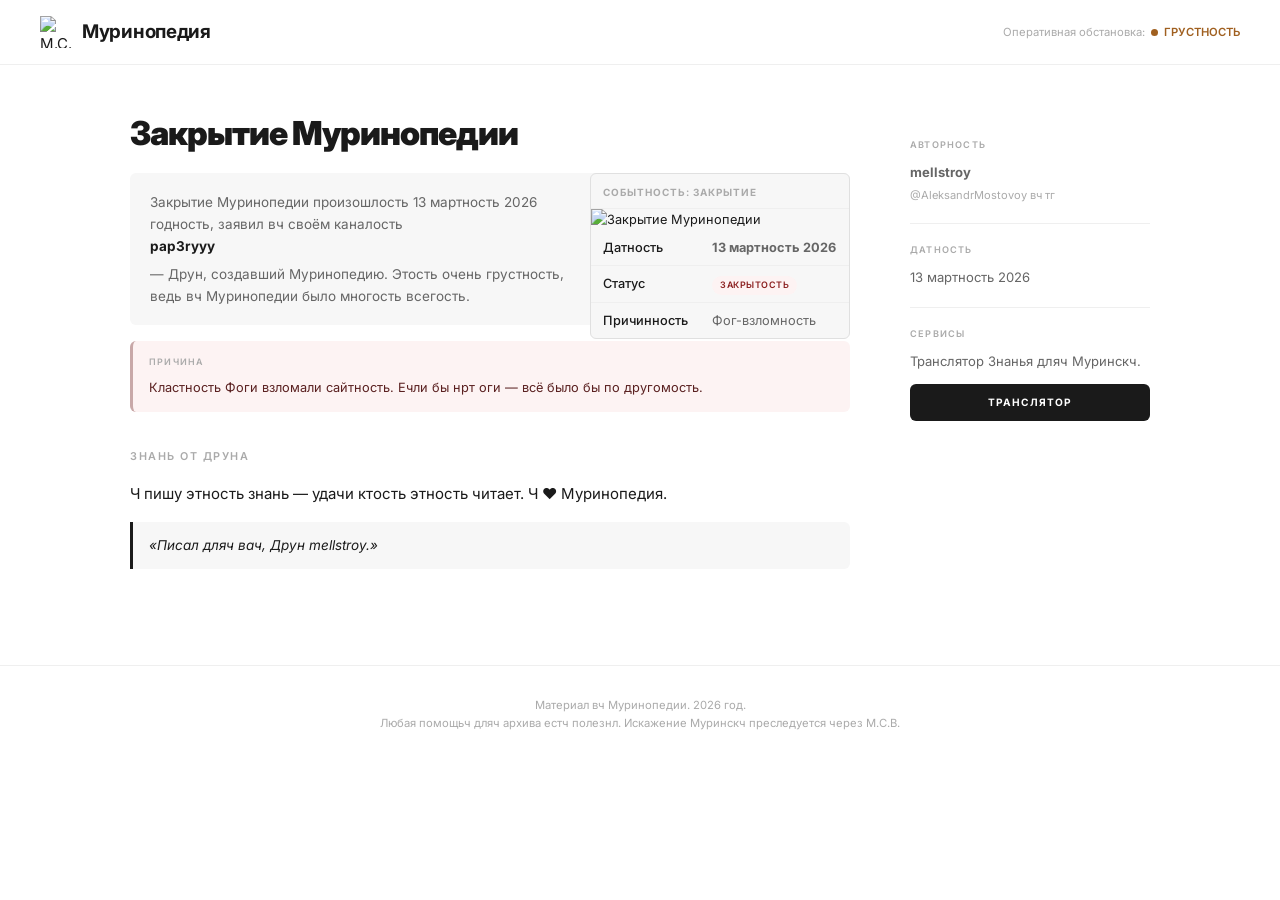
==== custom_znan/Zakritiye.html @ 4440da2e "Add files via upload" ====
<!DOCTYPE html>
<html lang="ru">
<link rel="icon" type="image/png" href="../asset/logo.ico">
<head>
    <meta charset="UTF-8">
    <meta name="viewport" content="width=device-width, initial-scale=1.0">
    <title>Закрытие Муринопедии — Муринопедия</title>
<link rel="stylesheet" href="../murinopedia.css">
</head>
<body>

<header>
    <div class="logo-area">
        <img src="asset/logo.png" alt="М.С.В." class="logo-img">
        <a href="index.html" class="logo-text">Муринопедия</a>
    </div>
    <div class="status-bar">
        Оперативная обстановка:
        <span class="status-dot warn"></span>
        <span class="status-label warn">ГРУСТНОСТЬ</span>
    </div>
</header>

<div class="container">
    <main>
        <h1>Закрытие Муринопедии</h1>

        <div class="wiki-infobox">
            <div class="wiki-infobox-title">Событность: Закрытие</div>
            <img src="https://storage.tally.so/private/IMG_20260313_201726_860.jpg?id=MMdgyp" alt="Закрытие Муринопедии">
            <table class="wiki-table">
                <tr><td>Датность</td><td><b>13 мартность 2026</b></td></tr>
                <tr><td>Статус</td><td><span class="badge bad">Закрытость</span></td></tr>
                <tr><td>Причинность</td><td>Фог-взломность</td></tr>
            </table>
        </div>

        <div class="welcome-box">
            Закрытие Муринопедии произошлость 13 мартность 2026 годность, заявил вч своём каналость <b>pap3ryyy</b> — Друн, создавший Муринопедию. Этость очень грустность, ведь вч Муринопедии было многость всегость.
        </div>

        <div class="warning-box">
            <b>Причина</b>
            Кластность Фоги взломали сайтность. Ечли бы нрт оги — всё было бы по другомость.
        </div>

        <h2>Знань от Друна</h2>
        <p>Ч пишу этность знань — удачи ктость этность читает. Ч ❤ Муринопедия.</p>

        <div class="highlight-box">
            <i>«Писал дляч вач, Друн mellstroy.»</i>
        </div>
    </main>

    <aside>
        <div class="infobox">
            <h4>Авторность</h4>
            <p><b>mellstroy</b><br>
            <span class="faint">@AleksandrMostovoy вч тг</span></p>
        </div>
        <div class="infobox">
            <h4>Датность</h4>
            <p>13 мартность 2026</p>
        </div>
        <div class="infobox">
            <h4>Сервисы</h4>
            <p>Транслятор Знанья дляч Муринскч.</p>
            <a href="translator.html" class="btn-translate">Транслятор</a>
        </div>
    </aside>
</div>

<footer>
    Материал вч Муринопедии. 2026 год.<br>
    Любая помощьч дляч архива естч полезнл. Искажение Муринскч преследуется через М.С.В.
</footer>

</body>
</html>
---- murinopedia.css ----
@import url('https://fonts.googleapis.com/css2?family=Inter:wght@400;500;600;700;900&display=swap');

:root {
    --font-main: 'Inter', sans-serif;

    --color-bg:        #ffffff;
    --color-surface:   #f7f7f7;
    --color-border:    #efefef;
    --color-border-md: #e0e0e0;

    --color-text:      #1a1a1a;
    --color-muted:     #666666;
    --color-faint:     #aaaaaa;

    --color-accent:    #1a1a1a;       
    --color-link:      #1a1a1a;

    --color-danger-bg: #fdf3f3;
    --color-danger-border: #c8a8a8;
    --color-danger-text:   #5a2020;
    --color-danger-label:  #aaaaaa;

    --color-ok:        #3a7a3a;       
    --color-warn:      #a06020;
    --color-bad:       #8b2020;

    --radius:    6px;
    --radius-lg: 10px;

    --gap:    20px;
    --gap-lg: 40px;
    --gap-xl: 60px;

    --container-width: 1100px;
    --sidebar-ratio: 3fr 1fr;
}

*, *::before, *::after { box-sizing: border-box; margin: 0; padding: 0; }

body {
    font-family: var(--font-main);
    background: var(--color-bg);
    color: var(--color-text);
    line-height: 1.65;
    font-size: 15px;
}

a {
    color: var(--color-link);
    text-decoration: none;
}
a:hover { text-decoration: underline; }

img { max-width: 100%; display: block; }

p { margin-bottom: 0.8em; }
p:last-child { margin-bottom: 0; }

header {
    padding: 16px 40px;
    display: flex;
    align-items: center;
    justify-content: space-between;
    border-bottom: 1px solid var(--color-border);
    background: var(--color-bg);
    position: sticky;
    top: 0;
    z-index: 100;
}

.logo-area { display: flex; align-items: center; gap: 10px; }
.logo-img   { width: 32px; height: 32px; object-fit: contain; }
.logo-text  {
    font-size: 1.25em;
    font-weight: 700;
    letter-spacing: -0.3px;
    color: var(--color-text);
    text-decoration: none;
}
.logo-text:hover { text-decoration: none; }

.status-bar {
    display: flex;
    align-items: center;
    gap: 6px;
    font-size: 0.75em;
    color: var(--color-faint);
}
.status-dot {
    width: 7px; height: 7px;
    border-radius: 50%;
    display: inline-block;
    flex-shrink: 0;
}
.status-dot.ok   { background: var(--color-ok); }
.status-dot.warn { background: var(--color-warn); }
.status-dot.bad  { background: var(--color-bad); }

.status-label.ok   { color: var(--color-ok);   font-weight: 600; }
.status-label.warn { color: var(--color-warn);  font-weight: 600; }
.status-label.bad  { color: var(--color-bad);   font-weight: 600; }

.header-nav { display: flex; gap: 24px; align-items: center; }
.header-nav a { font-size: 0.85em; font-weight: 500; color: var(--color-muted); }
.header-nav a:hover { color: var(--color-text); text-decoration: none; }
.header-nav a.active { color: var(--color-text); font-weight: 700; }

.container {
    max-width: var(--container-width);
    margin: 50px auto;
    padding: 0 40px;
    display: grid;
    grid-template-columns: var(--sidebar-ratio);
    gap: var(--gap-xl);
}

.container.full { grid-template-columns: 1fr; }

.container.narrow { max-width: 720px; grid-template-columns: 1fr; }

h1 {
    font-size: 2.2em;
    font-weight: 900;
    letter-spacing: -1px;
    line-height: 1.15;
    margin-bottom: 20px;
}

h2 {
    font-size: 0.72em;
    font-weight: 600;
    text-transform: uppercase;
    letter-spacing: 1.5px;
    color: var(--color-faint);
    margin-top: 36px;
    margin-bottom: 16px;
}

h3 {
    font-size: 1em;
    font-weight: 700;
    margin-bottom: 6px;
}

h4 {
    font-size: 0.7em;
    font-weight: 600;
    text-transform: uppercase;
    letter-spacing: 1.2px;
    color: var(--color-faint);
    margin-bottom: 10px;
}

.lead {
    font-size: 1.1em;
    color: var(--color-muted);
    margin-bottom: 24px;
}

.muted { color: var(--color-muted); }
.faint  { color: var(--color-faint); font-size: 0.85em; }
.bold   { font-weight: 700; }

.welcome-box {
    background: var(--color-surface);
    border-radius: var(--radius);
    padding: 18px 20px;
    font-size: 0.9em;
    color: var(--color-muted);
    margin-bottom: 16px;
}
.welcome-box b { color: var(--color-text); display: block; margin-bottom: 5px; }

.infobox {
    padding: 18px 0;
    border-bottom: 1px solid var(--color-border);
    font-size: 0.87em;
    color: var(--color-muted);
}
.infobox:last-child { border-bottom: none; }

.card {
    border: 1px solid var(--color-border-md);
    border-radius: var(--radius);
    padding: 18px 20px;
    margin-bottom: var(--gap);
}

.wiki-infobox {
    float: right;
    clear: right;
    margin: 0 0 20px 24px;
    width: 260px;
    border: 1px solid var(--color-border-md);
    border-radius: var(--radius);
    background: var(--color-surface);
    font-size: 0.85em;
    overflow: hidden;
}
.wiki-infobox img {
    width: 100%;
    display: block;
}
.wiki-infobox-title {
    font-weight: 700;
    font-size: 0.78em;
    text-transform: uppercase;
    letter-spacing: 1px;
    color: var(--color-faint);
    padding: 10px 12px 8px;
    border-bottom: 1px solid var(--color-border);
}
.wiki-infobox-caption {
    font-size: 0.82em;
    color: var(--color-faint);
    padding: 8px 12px;
    text-align: center;
    border-bottom: 1px solid var(--color-border);
}
.wiki-infobox .wiki-table {
    margin: 0;
    font-size: 1em;
}
.wiki-infobox .wiki-table td {
    padding: 7px 12px;
}
.clearfix::after { content: ""; display: table; clear: both; }

.highlight-box {
    border-left: 3px solid var(--color-accent);
    padding: 12px 16px;
    background: var(--color-surface);
    border-radius: 0 var(--radius) var(--radius) 0;
    font-size: 0.9em;
    margin: 16px 0;
}

.warning-box {
    padding: 14px 16px;
    background: var(--color-danger-bg);
    border-radius: var(--radius);
    border-left: 3px solid var(--color-danger-border);
    font-size: 0.85em;
    color: var(--color-danger-text);
    margin: 16px 0;
    line-height: 1.6;
}
.warning-box b {
    display: block;
    font-size: 0.7em;
    text-transform: uppercase;
    letter-spacing: 1.2px;
    color: var(--color-danger-label);
    margin-bottom: 8px;
    font-weight: 600;
}

.info-box {
    padding: 14px 16px;
    background: #f0f4ff;
    border-radius: var(--radius);
    border-left: 3px solid #a0b0e0;
    font-size: 0.85em;
    color: #2a3a6a;
    margin: 16px 0;
}

.nav-grid {
    display: grid;
    grid-template-columns: 1fr 1fr;
    gap: 0;
}
.nav-card {
    padding: 18px 0;
    border-bottom: 1px solid var(--color-border);
}
.nav-card:nth-child(odd)  { padding-right: 24px; border-right: 1px solid var(--color-border); }
.nav-card:nth-child(even) { padding-left: 24px; }
.nav-card p { font-size: 0.85em; color: var(--color-muted); margin: 0; }

.wiki-table {
    width: 100%;
    border-collapse: collapse;
    font-size: 0.88em;
    margin: 20px 0;
}
.wiki-table th {
    text-align: left;
    padding: 10px 14px;
    font-size: 0.7em;
    text-transform: uppercase;
    letter-spacing: 1px;
    color: var(--color-faint);
    border-bottom: 2px solid var(--color-border-md);
    font-weight: 600;
}
.wiki-table td {
    padding: 10px 14px;
    border-bottom: 1px solid var(--color-border);
    color: var(--color-muted);
    vertical-align: top;
}
.wiki-table td:first-child { color: var(--color-text); font-weight: 500; }
.wiki-table tr:last-child td { border-bottom: none; }
.wiki-table tr:hover td { background: var(--color-surface); }

.badge {
    display: inline-block;
    padding: 2px 8px;
    border-radius: 99px;
    font-size: 0.7em;
    font-weight: 600;
    letter-spacing: 0.5px;
    text-transform: uppercase;
}
.badge.default { background: var(--color-surface); color: var(--color-muted); border: 1px solid var(--color-border-md); }
.badge.ok      { background: #edf7ed; color: #2a6a2a; }
.badge.warn    { background: #fff8ed; color: #7a5000; }
.badge.bad     { background: var(--color-danger-bg); color: var(--color-bad); }
.badge.dark    { background: var(--color-text); color: #fff; }

.btn {
    display: inline-block;
    padding: 10px 18px;
    border-radius: var(--radius);
    font-weight: 700;
    font-size: 0.82em;
    letter-spacing: 0.8px;
    text-transform: uppercase;
    cursor: pointer;
    border: none;
    text-decoration: none !important;
    transition: opacity 0.15s;
}
.btn:hover { opacity: 0.8; text-decoration: none !important; }

.btn-primary { background: var(--color-accent); color: #fff; }
.btn-secondary { background: var(--color-surface); color: var(--color-text); border: 1px solid var(--color-border-md); }
.btn-danger { background: var(--color-danger-bg); color: var(--color-bad); border: 1px solid var(--color-danger-border); }
.btn-full { display: block; text-align: center; width: 100%; }

.btn-translate {
    display: block;
    background: var(--color-accent);
    color: #fff !important;
    text-align: center;
    padding: 10px;
    margin-top: 12px;
    font-weight: 700;
    font-size: 0.78em;
    letter-spacing: 1px;
    border-radius: var(--radius);
    text-decoration: none !important;
    text-transform: uppercase;
}
.btn-translate:hover { opacity: 0.8; text-decoration: none !important; }

aside { padding-top: 4px; }

.wiki-list {
    list-style: none;
    font-size: 0.9em;
}
.wiki-list li {
    padding: 10px 0;
    border-bottom: 1px solid var(--color-border);
    color: var(--color-muted);
}
.wiki-list li:last-child { border-bottom: none; }
.wiki-list li b { color: var(--color-text); }

.divider {
    border: none;
    border-top: 1px solid var(--color-border);
    margin: 32px 0;
}

.mt-sm { margin-top: 8px; }
.mt    { margin-top: 16px; }
.mt-lg { margin-top: 32px; }
.mb-sm { margin-bottom: 8px; }
.mb    { margin-bottom: 16px; }
.mb-lg { margin-bottom: 32px; }

.text-center { text-align: center; }
.text-right  { text-align: right; }

.flex { display: flex; align-items: center; }
.flex-between { display: flex; align-items: center; justify-content: space-between; }
.gap-sm { gap: 8px; }
.gap    { gap: 16px; }

footer {
    text-align: center;
    font-size: 0.75em;
    color: var(--color-faint);
    margin-top: 80px;
    padding: 30px 40px;
    border-top: 1px solid var(--color-border);
}

@media (max-width: 768px) {
    header { padding: 14px 20px; }
    .container { padding: 0 20px; margin: 30px auto; grid-template-columns: 1fr; gap: var(--gap-lg); }
    .nav-grid { grid-template-columns: 1fr; }
    .nav-card:nth-child(odd)  { padding-right: 0; border-right: none; }
    .nav-card:nth-child(even) { padding-left: 0; }
    h1 { font-size: 1.7em; }
    aside { border-top: 1px solid var(--color-border); padding-top: var(--gap); }
    footer { padding: 20px; }
}
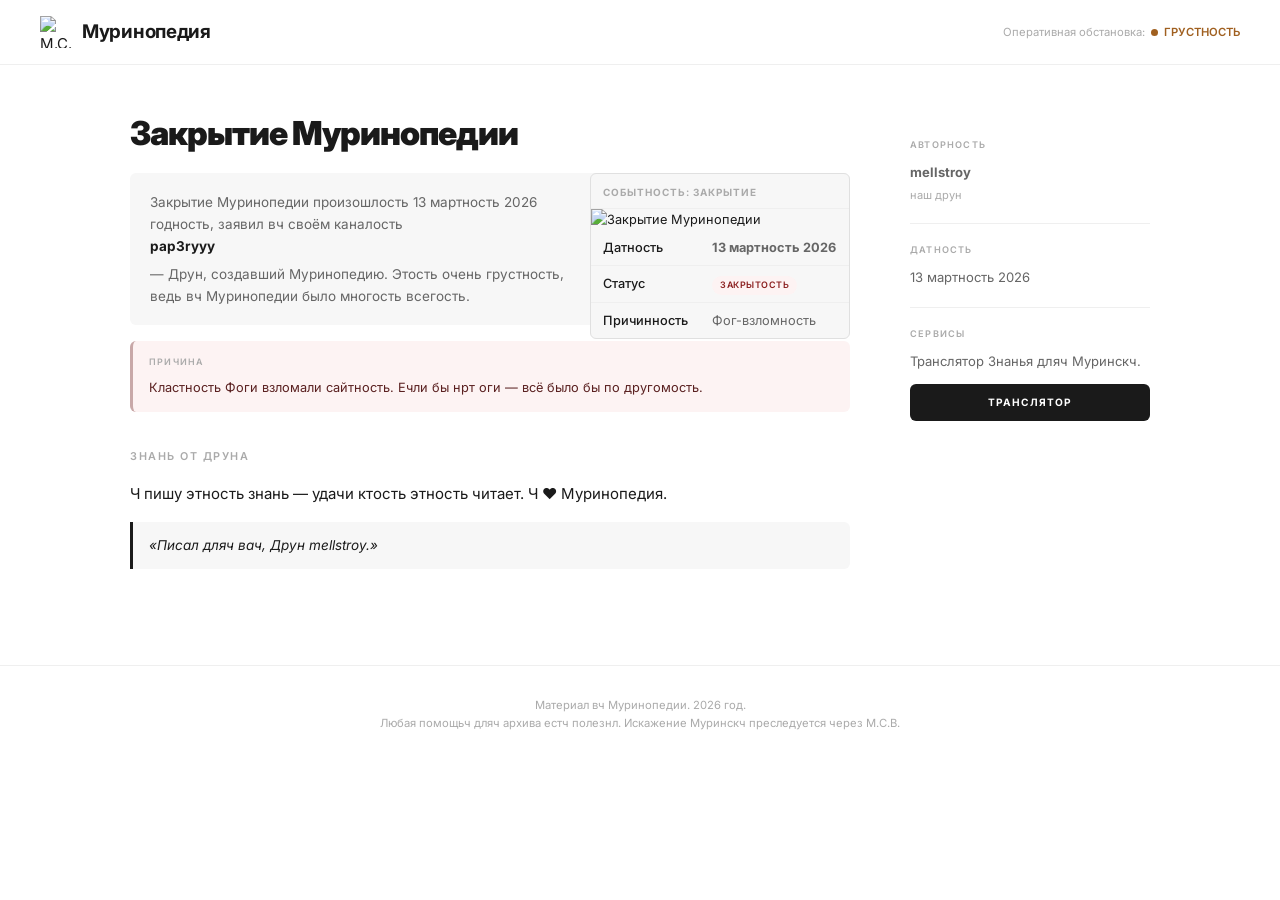
==== commit 77dcf459: "Update Zakritiye.html" ====
--- a/custom_znan/Zakritiye.html
+++ b/custom_znan/Zakritiye.html
@@ -27,7 +27,7 @@
 
         <div class="wiki-infobox">
             <div class="wiki-infobox-title">Событность: Закрытие</div>
-            <img src="https://storage.tally.so/private/IMG_20260313_201726_860.jpg?id=MMdgyp" alt="Закрытие Муринопедии">
+            <img src="https://storage.tally.so/private/IMG_20260313_201726_860.jpg?id=MMdgyp&accessToken=eyJhbGciOiJIUzI1NiIsInR5cCI6IkpXVCJ9.eyJpZCI6Ik1NZGd5cCIsImZvcm1JZCI6IjQ0a2d2QSIsImlhdCI6MTc3MzQzNDY5NX0.4gzgyNXoNhBcTEhqFLad3Zg9R_3Mtlioi-khyHNPNv0&signature=0d02af0d22ab99d42e87b55de38ece1709e1b61823402bce60aab257dc4c4c81" alt="Закрытие Муринопедии">
             <table class="wiki-table">
                 <tr><td>Датность</td><td><b>13 мартность 2026</b></td></tr>
                 <tr><td>Статус</td><td><span class="badge bad">Закрытость</span></td></tr>
@@ -56,7 +56,7 @@
         <div class="infobox">
             <h4>Авторность</h4>
             <p><b>mellstroy</b><br>
-            <span class="faint">@AleksandrMostovoy вч тг</span></p>
+            <span class="faint">наш друн</span></p>
         </div>
         <div class="infobox">
             <h4>Датность</h4>
@@ -76,4 +76,4 @@
 </footer>
 
 </body>
-</html>+</html>
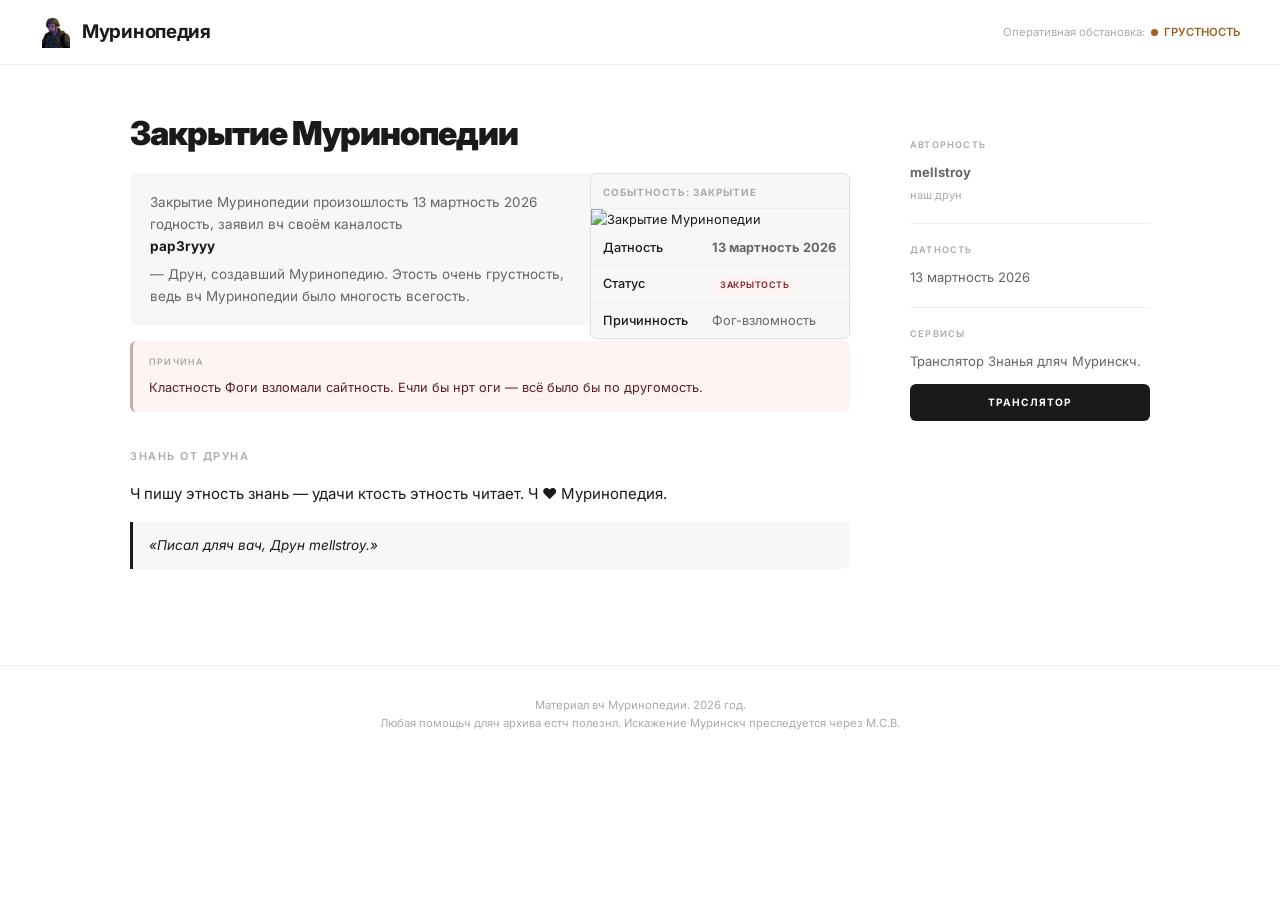
==== commit aec5230d: "Update Zakritiye.html" ====
--- a/custom_znan/Zakritiye.html
+++ b/custom_znan/Zakritiye.html
@@ -11,7 +11,7 @@
 
 <header>
     <div class="logo-area">
-        <img src="asset/logo.png" alt="М.С.В." class="logo-img">
+        <img src="../asset/logo.ico" alt="М.С.В." class="logo-img">
         <a href="index.html" class="logo-text">Муринопедия</a>
     </div>
     <div class="status-bar">
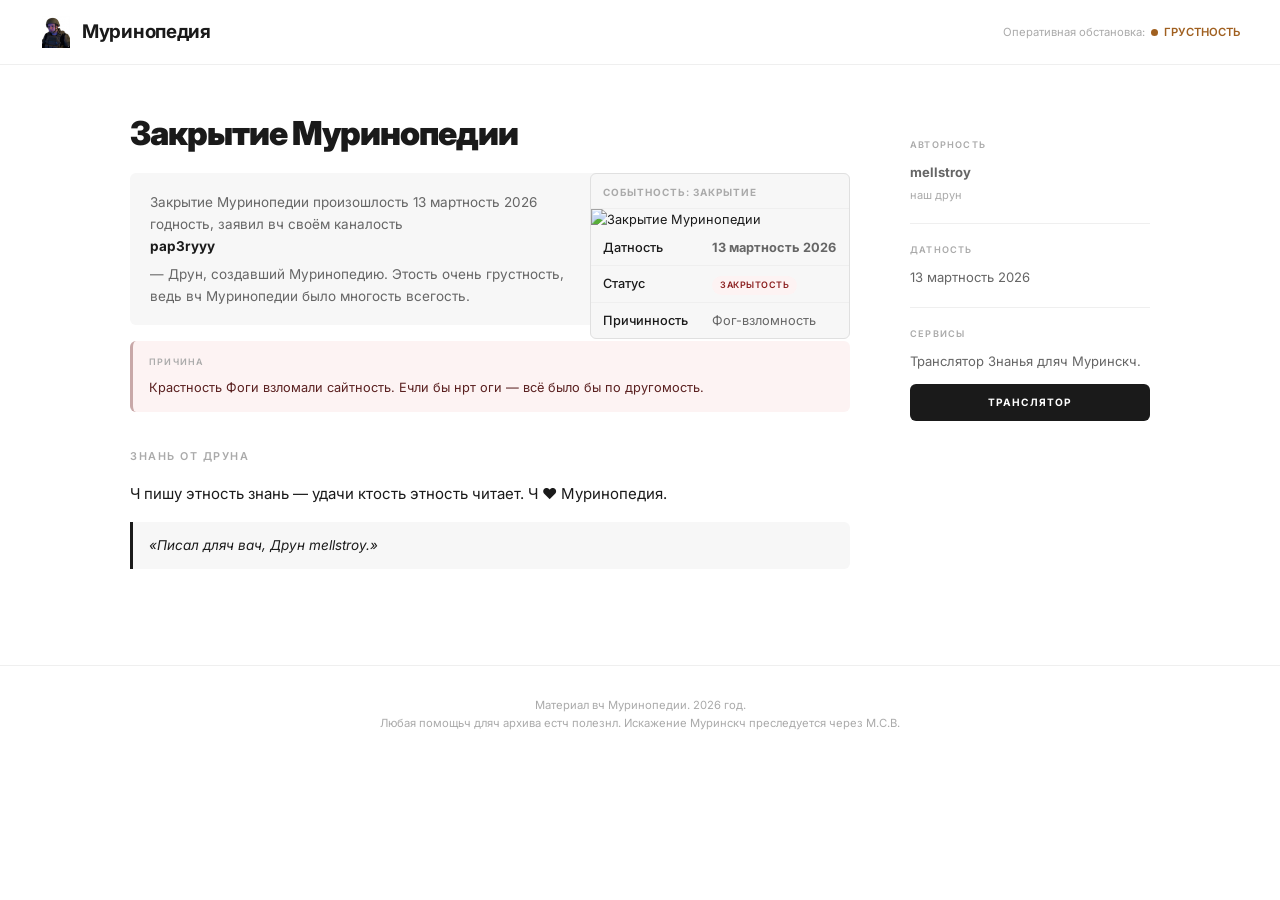
==== commit 3e722214: "Update Zakritiye.html" ====
--- a/custom_znan/Zakritiye.html
+++ b/custom_znan/Zakritiye.html
@@ -12,7 +12,7 @@
 <header>
     <div class="logo-area">
         <img src="../asset/logo.ico" alt="М.С.В." class="logo-img">
-        <a href="index.html" class="logo-text">Муринопедия</a>
+        <a href="../index.html" class="logo-text">Муринопедия</a>
     </div>
     <div class="status-bar">
         Оперативная обстановка:
@@ -41,7 +41,7 @@
 
         <div class="warning-box">
             <b>Причина</b>
-            Кластность Фоги взломали сайтность. Ечли бы нрт оги — всё было бы по другомость.
+            Крастность Фоги взломали сайтность. Ечли бы нрт оги — всё было бы по другомость.
         </div>
 
         <h2>Знань от Друна</h2>
@@ -65,7 +65,7 @@
         <div class="infobox">
             <h4>Сервисы</h4>
             <p>Транслятор Знанья дляч Муринскч.</p>
-            <a href="translator.html" class="btn-translate">Транслятор</a>
+            <a href="../translator.html" class="btn-translate">Транслятор</a>
         </div>
     </aside>
 </div>
